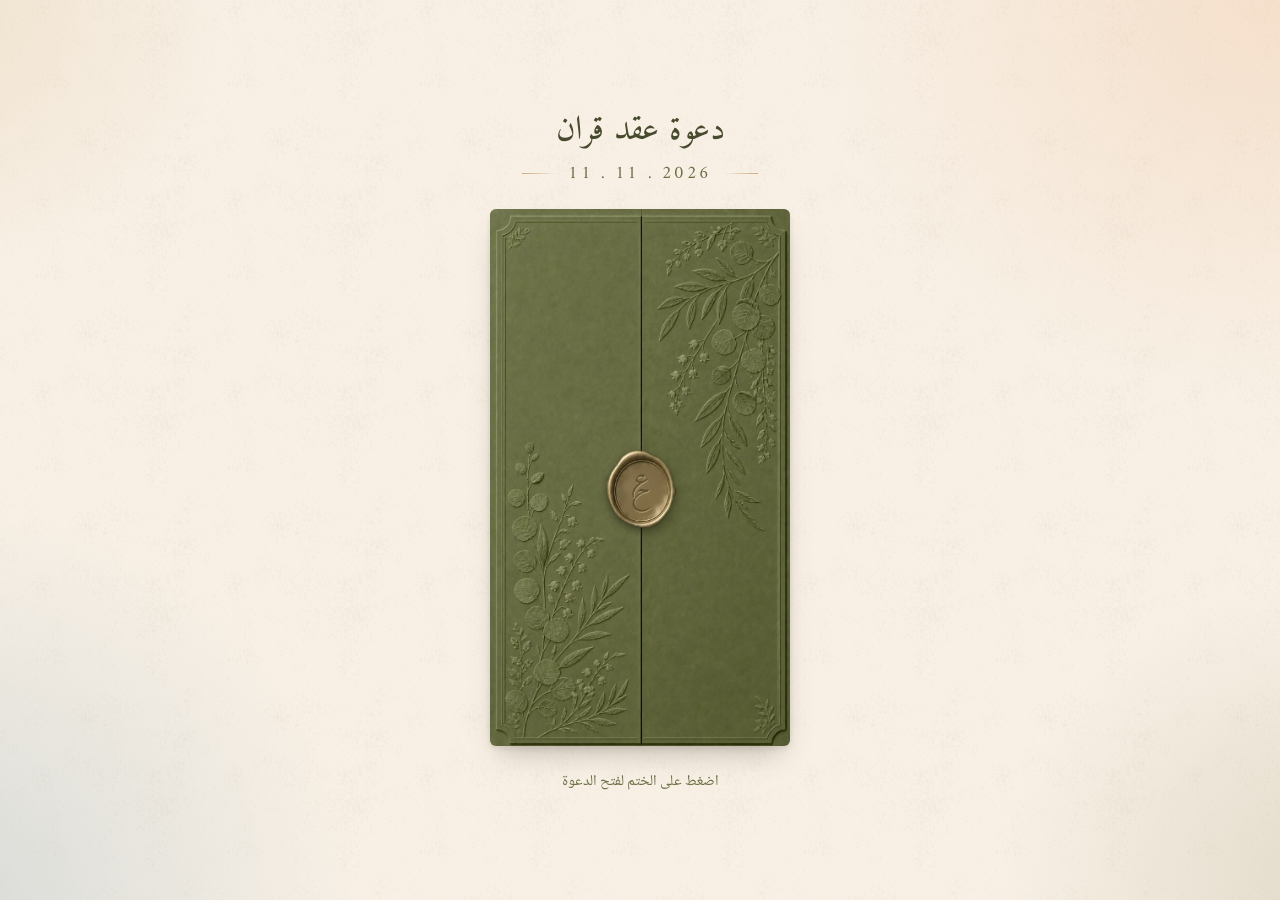
==== back/index.html @ 01961db1 "نشر: 40d44ae" ====
<!doctype html>
<html lang="ar" dir="rtl" class="no-js">
<head>
<meta charset="utf-8">
<meta name="viewport" content="width=device-width, initial-scale=1, viewport-fit=cover">
<script>document.documentElement.className='js';</script>
<title>دعوة عقد قران · 11 / 11 — عمر وحبيبة</title>
<meta name="description" content="حضوركم يسعدنا، ودعواتكم تتمّم فرحتنا">
<meta name="robots" content="noindex, nofollow">
<meta name="theme-color" content="#F8F0E5">
<meta name="color-scheme" content="light">
<meta name="format-detection" content="telephone=no, date=no, address=no">
<link rel="canonical" href="https://omarmostafa599-star.github.io/omar-habiba/back/">
<meta property="og:type" content="website">
<meta property="og:locale" content="ar_AR">
<meta property="og:title" content="دعوة عقد قران · 11 / 11 — عمر وحبيبة">
<meta property="og:description" content="حضوركم يسعدنا، ودعواتكم تتمّم فرحتنا">
<meta property="og:url" content="https://omarmostafa599-star.github.io/omar-habiba/back/">
<meta property="og:image" content="https://omarmostafa599-star.github.io/omar-habiba/assets/img/og-back.jpg">
<meta property="og:image:secure_url" content="https://omarmostafa599-star.github.io/omar-habiba/assets/img/og-back.jpg">
<meta property="og:image:type" content="image/jpeg">
<meta property="og:image:width" content="630">
<meta property="og:image:height" content="945">
<meta property="og:image:alt" content="دعوة عقد قران · 11 / 11 — عمر وحبيبة">
<meta name="twitter:card" content="summary_large_image">
<meta name="twitter:title" content="دعوة عقد قران · 11 / 11 — عمر وحبيبة">
<meta name="twitter:description" content="حضوركم يسعدنا، ودعواتكم تتمّم فرحتنا">
<meta name="twitter:image" content="https://omarmostafa599-star.github.io/omar-habiba/assets/img/og-back.jpg">
<link rel="icon" href="../assets/img/favicon.png" type="image/png">
<link rel="apple-touch-icon" href="../assets/img/apple-touch-icon.png">
<link rel="preload" href="../assets/fonts/amiri-arabic-400-normal.woff2" as="font" type="font/woff2" crossorigin>
<link rel="preload" href="../assets/fonts/noto-naskh-arabic-arabic-400-normal.woff2" as="font" type="font/woff2" crossorigin>
<link rel="preload" href="../assets/img/doors.jpg" as="image">
<link rel="preload" href="../assets/img/seal.png" as="image">
<link rel="preconnect" href="https://script.google.com">
<link rel="preconnect" href="https://script.googleusercontent.com">
<link rel="stylesheet" href="../assets/css/invite.css?v=965fd2bd">
<script id="invite-config" type="application/json">{"version":"back","startUTC":"2026-11-11T10:00:00Z","endpoint":"https://script.google.com/macros/s/AKfycbw6GUNqaHavDqoWGvOmAOWHUF2RmimxX9dyR_7RuGnIL_A34MukpZD5AmjN1ht7SNovVQ/exec","voiceMax":120,"videoMax":60,"videoMaxBytes":12582912,"t":{"gateHint":"اضغط على الختم لفتح الدعوة","gateHintOpening":"أهلًا بكم في فرحتنا","countdownTitle":"ونعدّ الأيام للقائكم","countdownDone":"بدأت فرحتنا","units":["يوم","ساعة","دقيقة","ثانية"],"rsvpThanksYes":"وصلنا تأكيدكم، وننتظركم بكل شوق","rsvpThanksNo":"وصلنا ردّكم، ودعواتكم تصلنا وإن بعدت المسافات","rsvpAlready":"سبق أن وصلنا ردّكم، شكرًا لكم","wishThanks":"وصلت مباركتكم، شكرًا من القلب","sendError":"تعذّر الإرسال، حاولوا مرة أخرى","nameRequired":"اكتبوا الاسم من فضلكم","wishRequired":"اكتبوا مباركة أو سجّلوها بصوتكم","sending":"جارٍ الإرسال…","voiceNoMic":"لم نتمكن من الوصول إلى الميكروفون. افتحوا الدعوة في المتصفح وحاولوا مجددًا، أو اكتفوا بالمباركة المكتوبة.","videoNoCam":"لم نتمكن من الوصول إلى الكاميرا. افتحوا الدعوة في المتصفح وحاولوا مجددًا، أو اكتفوا بالمباركة المكتوبة أو الصوتية.","videoLimit":"وصل الفيديو إلى الحد المسموح، وتوقف التسجيل","uploading":"جارٍ الرفع","mediaUnsupported":"هذا المتصفح لا يسمح بالتسجيل. افتحوا الدعوة في Safari أو Chrome، أو اكتفوا بالمباركة المكتوبة.","recEmpty":"لم يُحفظ التسجيل، حاولوا مرة أخرى","micDenied":"لم يُسمح بالوصول إلى الميكروفون. اضغطوا «سماح» عند السؤال، أو فعّلوه من إعدادات المتصفح. وإن كانت الدعوة مفتوحة داخل واتساب، افتحوها في Safari أو Chrome.","camDenied":"لم يُسمح بالوصول إلى الكاميرا والميكروفون. اضغطوا «سماح» عند السؤال، أو فعّلوهما من إعدادات المتصفح. وإن كانت الدعوة مفتوحة داخل واتساب، افتحوها في Safari أو Chrome."}}</script>
<script src="../assets/js/invite.js?v=b43c4737" defer></script>
</head>
<body>

<svg class="sprite" aria-hidden="true" focusable="false" xmlns="http://www.w3.org/2000/svg">
  <defs>
    <symbol id="i-heart" viewBox="0 0 24 22"><path d="M12 20.2C7.1 16.4 2.4 12.6 2.4 7.6 2.4 4.6 4.7 2.3 7.5 2.3c1.9 0 3.5 1 4.5 2.6 1-1.6 2.6-2.6 4.5-2.6 2.8 0 5.1 2.3 5.1 5.3 0 5-4.7 8.8-9.6 12.6z" fill="none" stroke="currentColor" stroke-width="1.2" stroke-linejoin="round"/></symbol>
    <symbol id="i-pin" viewBox="0 0 24 30"><path d="M12 28.2s-8.6-9.1-8.6-15.4a8.6 8.6 0 0 1 17.2 0c0 6.3-8.6 15.4-8.6 15.4z" fill="none" stroke="currentColor" stroke-width="1.15" stroke-linejoin="round"/><circle cx="12" cy="12.6" r="3.1" fill="none" stroke="currentColor" stroke-width="1.15"/></symbol>
    <symbol id="i-sprig" viewBox="0 0 64 26">
      <path d="M2 18c14-1 30-4 46-10 4-1.5 8-3.4 13-6" fill="none" stroke="currentColor" stroke-width="1" stroke-linecap="round"/>
      <g fill="currentColor" fill-opacity=".38" stroke="currentColor" stroke-width=".8" stroke-linejoin="round">
        <path d="M14 16.6c-.6-3.6 1.4-6.6 5.2-7.8.4 3.6-1.6 6.6-5.2 7.8z"/><path d="M14.8 17c2.8 2.3 6.5 2.6 9.7.6-2.6-2.6-6.6-2.7-9.7-.6z"/>
        <path d="M27 13.9c-.2-3.8 2-6.6 5.8-7.4.1 3.7-2.2 6.5-5.8 7.4z"/><path d="M27.9 14.2c3 2 6.6 2 9.6-.2-2.8-2.3-6.7-2.2-9.6.2z"/>
        <path d="M40 9.8c.1-3.6 2.5-6.1 6.2-6.6-.2 3.6-2.6 6.1-6.2 6.6z"/><path d="M41 10.1c2.9 1.6 6.3 1.4 9-.8-2.8-2-6.4-1.7-9 .8z"/>
        <path d="M53 5.2c1.4-2.6 3.8-3.8 6.8-3.5-1.3 2.5-3.8 3.8-6.8 3.5z"/>
      </g>
    </symbol>
    <symbol id="i-cal" viewBox="0 0 24 24"><g fill="none" stroke="currentColor" stroke-width="1.15" stroke-linecap="round"><rect x="3.5" y="5" width="17" height="15" rx="2.2"/><path d="M3.5 9.6h17M8 3v4M16 3v4"/></g></symbol>
    <symbol id="i-replay" viewBox="0 0 24 24"><path d="M4.5 12a7.5 7.5 0 1 0 2.3-5.4M4.3 3.8v3.6h3.6" fill="none" stroke="currentColor" stroke-width="1.15" stroke-linecap="round" stroke-linejoin="round"/></symbol>
    <symbol id="i-mic" viewBox="0 0 24 24"><g fill="none" stroke="currentColor" stroke-width="1.2" stroke-linecap="round"><rect x="9" y="3" width="6" height="11" rx="3"/><path d="M5.5 11a6.5 6.5 0 0 0 13 0M12 17.5V21M8.5 21h7"/></g></symbol>
    <symbol id="i-cam" viewBox="0 0 24 24"><g fill="none" stroke="currentColor" stroke-width="1.2" stroke-linejoin="round"><rect x="3" y="6.5" width="13" height="11" rx="2.2"/><path d="M16 10.5l5-3v9l-5-3z"/></g></symbol>
    <symbol id="i-play" viewBox="0 0 24 24"><path d="M8 5.5v13l10.5-6.5z" fill="currentColor"/></symbol>
    <symbol id="i-pause" viewBox="0 0 24 24"><path d="M7.5 5.5h3v13h-3zM13.5 5.5h3v13h-3z" fill="currentColor"/></symbol>
    <symbol id="i-lock" viewBox="0 0 24 24"><g fill="none" stroke="currentColor" stroke-width="1.15"><rect x="5" y="10.5" width="14" height="10" rx="2"/><path d="M8 10.5V8a4 4 0 0 1 8 0v2.5"/></g></symbol>
    <symbol id="i-check" viewBox="0 0 24 24"><path d="M5 12.5l4.5 4.5L19 7.5" fill="none" stroke="currentColor" stroke-width="1.4" stroke-linecap="round" stroke-linejoin="round"/></symbol>
  </defs>
</svg>

<div class="gate" id="gate">
  <div class="wash" aria-hidden="true">
    <span class="blob b1"></span><span class="blob b2"></span><span class="blob b3"></span><span class="blob b4"></span>
  </div>
  <div class="gate-inner">
    <header class="gate-head" id="gateHead">
      <p class="gate-title">دعوة عقد قران</p>
      <p class="gate-date"><span class="rule" aria-hidden="true"></span><span dir="ltr" class="ltr">11 . 11 . 2026</span><span class="rule" aria-hidden="true"></span></p>
    </header>
    <div class="gate-stage">
      <button type="button" class="env-btn" id="openBtn" aria-describedby="gateHint">
        <span class="sr">اضغط على الختم لفتح الدعوة</span>
        
<div class="env" id="env">
  <div class="env-inside" aria-hidden="true">
    <div class="env-card" id="envCard">
      <picture>
        <source type="image/webp" srcset="../assets/img/back.webp">
        <img src="../assets/img/back.png" width="1024" height="1536" alt="" decoding="async">
      </picture>
    </div>
  </div>
  <div class="door door-r" id="doorR" aria-hidden="true"><span class="door-face door-out"></span><span class="door-face door-in"></span></div>
  <div class="door door-l" id="doorL" aria-hidden="true"><span class="door-face door-out"></span><span class="door-face door-in"></span></div>
  <div class="seal" id="seal" aria-hidden="true">
    <img class="seal-img" src="../assets/img/seal.png" width="422" height="490" alt="" decoding="async">
    <span class="seal-mono"></span>
  </div>
</div>
      </button>
    </div>
    <p class="gate-hint" id="gateHint">اضغط على الختم لفتح الدعوة</p>
  </div>
</div>

<main class="invite" id="invite" tabindex="-1" aria-label="دعوة زفاف عمر وحبيبة">
  <div class="layout">
    <figure class="hero">
      <picture>
        <source type="image/webp" srcset="../assets/img/back.webp">
        <img src="../assets/img/back.png" width="1024" height="1536" alt="دعوة زفاف بألوان مائية: العروسان من الخلف يتأملان البحر وقت الغروب، وأعلاها آية «وَمِنْ آيَاتِهِ أَنْ خَلَقَ لَكُم مِّنْ أَنفُسِكُمْ أَزْوَاجًا لِّتَسْكُنُوا إِلَيْهَا وَجَعَلَ بَيْنَكُم مَّوَدَّةً وَرَحْمَةً»" decoding="async" fetchpriority="high">
      </picture>
    </figure>

    <div class="details">
      <section class="sec sec-intro reveal">
        <span class="mono" aria-hidden="true"></span>
        <h1 class="names">عمر <span class="waw">و</span>حبيبة</h1>
        <h2 class="welcome">بكل الفرح</h2>
        <p class="lead">يسعدنا أن تشاركونا لحظةً من أجمل لحظات العمر</p>
        <div class="divider" aria-hidden="true"><span class="line"></span><svg class="ico-heart"><use href="#i-heart"/></svg><span class="line"></span></div>
        <p class="intro-close">بداية حكايتنا</p>
      </section>

      <section class="sec sec-date reveal" aria-label="الموعد">
        <p class="day">الأربعاء</p>
        <p class="dm"><span dir="ltr" class="ltr">11 / 11</span></p>
        <p class="yr"><span dir="ltr" class="ltr">2026</span></p>
        <p class="time">الساعة 12 ظهرًا</p>
        <p class="tz">بتوقيت مصر</p>
        <p class="ceremony">ويُعقد القران بإذن الله بعد صلاة الظهر</p>
        <details class="cal">
          <summary><svg class="ico" aria-hidden="true"><use href="#i-cal"/></svg><span>أضف الموعد إلى التقويم</span></summary>
          <div class="cal-opts">
            <a class="cal-opt" href="../assets/calendar/wedding.ics">تقويم iPhone</a>
            <a class="cal-opt" href="https://calendar.google.com/calendar/render?action=TEMPLATE&amp;text=%D8%B9%D9%82%D8%AF+%D9%82%D8%B1%D8%A7%D9%86+%D8%B9%D9%85%D8%B1+%D9%88%D8%AD%D8%A8%D9%8A%D8%A8%D8%A9&amp;dates=20261111T100000Z%2F20261111T100000Z&amp;details=%D9%88%D9%8A%D9%8F%D8%B9%D9%82%D8%AF+%D8%A7%D9%84%D9%82%D8%B1%D8%A7%D9%86+%D8%A8%D8%A5%D8%B0%D9%86+%D8%A7%D9%84%D9%84%D9%87+%D8%A8%D8%B9%D8%AF+%D8%B5%D9%84%D8%A7%D8%A9+%D8%A7%D9%84%D8%B8%D9%87%D8%B1%0A%D8%AD%D8%B6%D9%88%D8%B1%D9%83%D9%85+%D9%8A%D8%B3%D8%B9%D8%AF%D9%86%D8%A7%D8%8C+%D9%88%D8%AF%D8%B9%D9%88%D8%A7%D8%AA%D9%83%D9%85+%D8%AA%D8%AA%D9%85%D9%91%D9%85+%D9%81%D8%B1%D8%AD%D8%AA%D9%86%D8%A7%0A%D9%85%D9%88%D9%82%D8%B9+%D8%A7%D9%84%D9%85%D8%B3%D8%AC%D8%AF%3A+https%3A%2F%2Fmaps.app.goo.gl%2FfnK5L8Yv1MMb4ncd7%3Fg_st%3Dic&amp;location=%D9%85%D8%B3%D8%AC%D8%AF+%D8%A7%D9%84%D9%86%D9%88%D8%B1+%D8%A7%D9%84%D9%85%D9%83%D9%8A%D8%8C+%D8%AF%D9%85%D9%86%D9%87%D9%88%D8%B1%D8%8C+%D9%85%D8%B5%D8%B1" target="_blank" rel="noopener">تقويم Google</a>
          </div>
        </details>
      </section>

      <section class="sec sec-count reveal" aria-labelledby="countTitle">
        <h2 class="count-title" id="countTitle">ونعدّ الأيام للقائكم</h2>
        <div class="count" role="timer">
          <div class="unit">
            <span class="num" data-u="d" aria-hidden="true"><span class="d">0</span><span class="d">0</span></span>
            <span class="sr" data-sr="d"></span>
            <span class="lbl">يوم</span>
          </div>
          <div class="unit">
            <span class="num" data-u="h" aria-hidden="true"><span class="d">0</span><span class="d">0</span></span>
            <span class="sr" data-sr="h"></span>
            <span class="lbl">ساعة</span>
          </div>
          <div class="unit">
            <span class="num" data-u="m" aria-hidden="true"><span class="d">0</span><span class="d">0</span></span>
            <span class="sr" data-sr="m"></span>
            <span class="lbl">دقيقة</span>
          </div>
          <div class="unit">
            <span class="num" data-u="s" aria-hidden="true"><span class="d">0</span><span class="d">0</span></span>
            <span class="sr" data-sr="s"></span>
            <span class="lbl">ثانية</span>
          </div>
        </div>
      </section>

      <section class="sec sec-venue reveal" aria-label="المكان">
        <h2 class="venue">مسجد النور المكي</h2>
        <p class="city">مدينة دمنهور</p>
        <figure class="mosque">
          <picture>
            <source type="image/webp" srcset="../assets/img/mosque.webp">
            <img src="../assets/img/mosque.jpg" width="1200" height="897" alt="رسمة بالألوان المائية لمسجد بقبة ومئذنة بين أشجار النخيل وقت الغروب" loading="lazy" decoding="async">
          </picture>
        </figure>
        <a class="medal" href="https://maps.app.goo.gl/fnK5L8Yv1MMb4ncd7?g_st=ic" target="_blank" rel="noopener">
          <svg class="sprig sprig-r" aria-hidden="true"><use href="#i-sprig"/></svg>
          <span class="medal-body">
            <svg class="pin" aria-hidden="true"><use href="#i-pin"/></svg>
            <span class="medal-main">موقع المسجد</span>
            <span class="medal-sub">نلتقي هنا</span>
          </span>
          <svg class="sprig sprig-l" aria-hidden="true"><use href="#i-sprig"/></svg>
        </a>
      </section>

      <section class="sec sec-rsvp reveal" id="rsvp" aria-labelledby="rsvpTitle" data-state="form">
        <h2 class="h-sec" id="rsvpTitle">تأكيد الحضور</h2>
        <p class="lead">يسعدنا أن نعرف إن كنتم ستكونون معنا</p>
        <form class="card-form" id="rsvpForm" novalidate>
          <label class="field">
            <span class="field-label">الاسم</span>
            <input type="text" name="name" id="rsvpName" maxlength="80" autocomplete="name" enterkeyhint="done" required>
          </label>
          <div class="choice">
            <button type="button" class="btn btn-primary" data-attending="yes">سأحضر بإذن الله</button>
            <button type="button" class="btn btn-ghost" data-attending="no">أعتذر عن الحضور</button>
          </div>
          <p class="form-msg" id="rsvpMsg" role="status" aria-live="polite"></p>
        </form>
        <div class="done" id="rsvpDone" hidden>
          <span class="done-ico" aria-hidden="true"><svg><use href="#i-check"/></svg></span>
          <p class="done-text" id="rsvpDoneText" role="status" aria-live="polite"></p>
          <button type="button" class="link-btn" id="rsvpAnother">تأكيد حضور شخص آخر</button>
        </div>
      </section>

      <section class="sec sec-wish reveal" id="wish" aria-labelledby="wishTitle">
        <p class="dua">بارك الله لكما، وبارك عليكما، وجمع بينكما في خير</p>
        <div class="divider small" aria-hidden="true"><span class="line"></span><svg class="ico-heart"><use href="#i-heart"/></svg><span class="line"></span></div>
        <h2 class="h-sec" id="wishTitle">اكتبوا لنا مباركتكم</h2>
        <p class="lead">كلماتكم ستبقى معنا ذكرى نعود إليها</p>
        <form class="card-form" id="wishForm" novalidate>
          <label class="field">
            <span class="field-label">الاسم</span>
            <input type="text" name="name" id="wishName" maxlength="80" autocomplete="name" required>
          </label>
          <label class="field">
            <span class="sr">اكتبوا كلماتكم هنا…</span>
            <textarea name="message" id="wishMessage" rows="4" maxlength="1500" placeholder="اكتبوا كلماتكم هنا…"></textarea>
          </label>
          <div class="media">
            <p class="media-title">أو سجّلوا لنا تهنئة</p>
            <div class="media-toggles">
              <button type="button" class="btn btn-voice media-toggle" id="tglVoice" aria-expanded="false" aria-controls="voice"><svg aria-hidden="true"><use href="#i-mic"/></svg><span>بصوتكم</span><svg class="has-clip" aria-hidden="true"><use href="#i-check"/></svg></button>
              <button type="button" class="btn btn-voice media-toggle" id="tglVideo" aria-expanded="false" aria-controls="video"><svg aria-hidden="true"><use href="#i-cam"/></svg><span>بالفيديو</span><svg class="has-clip" aria-hidden="true"><use href="#i-check"/></svg></button>
            </div>
          <div class="voice" id="voice" data-state="idle" hidden>
            <p class="voice-title">أو سجّلوا لنا مباركة بصوتكم</p>
            <div class="voice-row v-idle">
              <button type="button" class="btn btn-voice" id="recStart"><svg aria-hidden="true"><use href="#i-mic"/></svg><span>ابدأ التسجيل</span></button>
            </div>
            <div class="voice-row v-rec">
              <span class="rec-dot" aria-hidden="true"></span>
              <span class="rec-label">جارٍ التسجيل</span>
              <span class="rec-time ltr" dir="ltr" id="recTime">0:00 / 2:00</span>
              <button type="button" class="btn btn-small" id="recStop">إيقاف</button>
            </div>
            <div class="voice-row v-ready">
              <button type="button" class="btn btn-small btn-play" id="recPlay" aria-pressed="false"><svg class="ic-play" aria-hidden="true"><use href="#i-play"/></svg><svg class="ic-pause" aria-hidden="true"><use href="#i-pause"/></svg><span>استمع</span><span class="ltr play-len" dir="ltr" id="recLen"></span></button>
              <button type="button" class="link-btn" id="recRedo">أعد التسجيل</button>
              <button type="button" class="link-btn" id="recDel">احذف</button>
              <audio id="recAudio" preload="metadata"></audio>
            </div>
            <p class="voice-note" id="voiceNote" role="status" aria-live="polite"></p>
          </div>
          <div class="voice video" id="video" data-state="idle" hidden>
            <p class="voice-title">أو سجّلوا لنا تهنئة بالفيديو</p>
            <div class="voice-row v-idle">
              <button type="button" class="btn btn-voice" id="vidStart"><svg aria-hidden="true"><use href="#i-cam"/></svg><span>ابدأ تسجيل الفيديو</span></button>
            </div>
            <div class="vid-frame v-rec v-ready">
              <video id="vidLive" playsinline muted autoplay></video>
              <video id="vidPlay" playsinline preload="metadata"></video>
            </div>
            <div class="voice-row v-rec">
              <span class="rec-dot" aria-hidden="true"></span>
              <span class="rec-label">جارٍ التسجيل</span>
              <span class="rec-time ltr" dir="ltr" id="vidTime">0:00 / 1:00</span>
              <button type="button" class="btn btn-small" id="vidStop">إيقاف</button>
            </div>
            <div class="voice-row v-ready">
              <button type="button" class="btn btn-small btn-play" id="vidPlayBtn" aria-pressed="false"><svg class="ic-play" aria-hidden="true"><use href="#i-play"/></svg><svg class="ic-pause" aria-hidden="true"><use href="#i-pause"/></svg><span>استمع</span><span class="ltr play-len" dir="ltr" id="vidLen"></span></button>
              <button type="button" class="link-btn" id="vidRedo">أعد التسجيل</button>
              <button type="button" class="link-btn" id="vidDel">احذف</button>
            </div>
            <p class="voice-note" id="videoNote" role="status" aria-live="polite"></p>
          </div>
          </div>
          <p class="privacy"><svg aria-hidden="true"><use href="#i-lock"/></svg><span>المباركات والتسجيلات والفيديوهات تصلنا نحن فقط</span></p>
          <button type="submit" class="btn btn-primary btn-wide" id="wishSend"><span id="wishSendLabel">أرسل المباركة</span></button>
          <p class="form-msg" id="wishMsg" role="status" aria-live="polite"></p>
        </form>
        <div class="done" id="wishDone" hidden>
          <span class="done-ico" aria-hidden="true"><svg><use href="#i-heart"/></svg></span>
          <p class="done-text" role="status" aria-live="polite">وصلت مباركتكم، شكرًا من القلب</p>
          <button type="button" class="link-btn" id="wishAnother">إرسال مباركة أخرى</button>
        </div>
      </section>
      <section class="sec sec-close reveal">
        <p class="closing">حضوركم يسعدنا، ودعواتكم تتمّم فرحتنا</p>
        <svg class="ico-heart" aria-hidden="true"><use href="#i-heart"/></svg>
        <button type="button" class="replay" id="replayBtn"><svg class="ico" aria-hidden="true"><use href="#i-replay"/></svg><span>إعادة فتح الدعوة</span></button>
      </section>
    </div>
  </div>
</main>
</body>
</html>
---- assets/css/invite.css ----
/* ============ دعوة زفاف عمر وحبيبة ============ */

/* ---------- الخطوط (محلية، رخصة OFL) ---------- */
@font-face { font-family: 'Amiri'; font-style: normal; font-weight: 400; font-display: swap;
  src: url(../fonts/amiri-arabic-400-normal.woff2) format('woff2');
  unicode-range: U+0600-06FF, U+0750-077F, U+0870-08FF, U+200C-200E, U+2010-2011, U+204F, U+2E41, U+FB50-FDFF, U+FE70-FEFC; }
@font-face { font-family: 'Amiri'; font-style: normal; font-weight: 400; font-display: swap;
  src: url(../fonts/amiri-latin-400-normal.woff2) format('woff2');
  unicode-range: U+0000-00FF, U+0131, U+0152-0153, U+02BB-02BC, U+02C6, U+02DA, U+02DC, U+2000-206F, U+2212, U+2215; }
@font-face { font-family: 'Amiri'; font-style: normal; font-weight: 700; font-display: swap;
  src: url(../fonts/amiri-arabic-700-normal.woff2) format('woff2');
  unicode-range: U+0600-06FF, U+0750-077F, U+0870-08FF, U+200C-200E, U+FB50-FDFF, U+FE70-FEFC; }
@font-face { font-family: 'Noto Naskh Arabic'; font-style: normal; font-weight: 400; font-display: swap;
  src: url(../fonts/noto-naskh-arabic-arabic-400-normal.woff2) format('woff2');
  unicode-range: U+0600-06FF, U+0750-077F, U+0870-08FF, U+200C-200E, U+2010-2011, U+204F, U+2E41, U+FB50-FDFF, U+FE70-FEFC; }
@font-face { font-family: 'Noto Naskh Arabic'; font-style: normal; font-weight: 400; font-display: swap;
  src: url(../fonts/noto-naskh-arabic-latin-400-normal.woff2) format('woff2');
  unicode-range: U+0000-00FF, U+0131, U+0152-0153, U+02BB-02BC, U+02C6, U+02DA, U+02DC, U+2000-206F, U+2212, U+2215; }
@font-face { font-family: 'Noto Naskh Arabic'; font-style: normal; font-weight: 500; font-display: swap;
  src: url(../fonts/noto-naskh-arabic-arabic-500-normal.woff2) format('woff2');
  unicode-range: U+0600-06FF, U+0750-077F, U+0870-08FF, U+200C-200E, U+FB50-FDFF, U+FE70-FEFC; }
@font-face { font-family: 'Noto Naskh Arabic'; font-style: normal; font-weight: 500; font-display: swap;
  src: url(../fonts/noto-naskh-arabic-latin-500-normal.woff2) format('woff2');
  unicode-range: U+0000-00FF, U+2000-206F; }

/* ---------- الهوية: زيتي بلون بدلة العريس + ذهبي مطفأ للزخارف ---------- */
:root {
  --paper: #F8F0E5;
  --paper-hi: #FCF8F1;
  --ink: #474A2C;            /* زيتي غامق للنصوص */
  --ink-soft: #6B6F45;       /* زيتي مصفر للنصوص الثانوية */
  --olive: #6B6F45;
  --olive-tint: rgba(107, 111, 69, .12);
  --gold: #BD945C;
  --gold-deep: #9A7745;
  --gold-light: #E7D3A6;
  --sand: #CDBB9F;
  --sand-soft: rgba(205, 187, 159, .55);
  --danger: #9A4B3B;
  --shadow: 0 1px 2px rgba(74, 73, 54, .08), 0 6px 18px -8px rgba(74, 73, 54, .2);
  --f-title: 'Amiri', 'Noto Naskh Arabic', serif;
  --f-body: 'Noto Naskh Arabic', 'Amiri', serif;
  --safe-t: env(safe-area-inset-top, 0px);
  --safe-b: env(safe-area-inset-bottom, 0px);
  --safe-l: env(safe-area-inset-left, 0px);
  --safe-r: env(safe-area-inset-right, 0px);
  color-scheme: light;
}

*, *::before, *::after { box-sizing: border-box; }
html { -webkit-text-size-adjust: 100%; text-size-adjust: 100%; }
html, body { margin: 0; padding: 0; }
body {
  min-height: 100vh;
  background-color: var(--paper);
  background-image: url(../img/paper.png);
  background-size: 192px 192px;
  color: var(--ink);
  font-family: var(--f-body);
  font-size: 17px;
  line-height: 1.9;
  overflow-x: hidden;
  -webkit-font-smoothing: antialiased;
  -webkit-tap-highlight-color: transparent;
}
p, h1, h2 { margin: 0; font-weight: 400; }
img { max-width: 100%; height: auto; display: block; }
button, input, textarea { font: inherit; color: inherit; }
.ltr { direction: ltr; unicode-bidi: isolate; display: inline-block; }
.sr {
  position: absolute !important; width: 1px; height: 1px; padding: 0; margin: -1px;
  overflow: hidden; clip: rect(0 0 0 0); clip-path: inset(50%); white-space: nowrap; border: 0;
}
.sprite { position: absolute; width: 0; height: 0; overflow: hidden; }
[hidden] { display: none !important; }

:focus { outline: none; }
:focus-visible { outline: 2px solid var(--gold); outline-offset: 4px; border-radius: 6px; }

/* ---------- الحالات ---------- */
.no-js .gate, .no-js .replay, .no-js .sec-rsvp, .no-js .sec-wish { display: none; }
.js .invite { display: none; }
.js.show-invite .invite { display: block; }
.js:not(.gate-done) body { overflow: hidden; }
.js.gate-done .gate { display: none; }

/* ================= شاشة الظرف ================= */
.gate {
  position: fixed; inset: 0; z-index: 50;
  background-color: var(--paper);
  background-image: url(../img/paper.png);
  background-size: 192px 192px;
  overflow: hidden;
  overscroll-behavior: none;
  touch-action: manipulation;
}
.wash { position: absolute; inset: -10%; pointer-events: none; }
.blob { position: absolute; border-radius: 50%; animation: drift 26s ease-in-out infinite alternate; }
.b1 { width: 70vmax; height: 60vmax; top: -22vmax; right: -24vmax;
  background: radial-gradient(closest-side, rgba(240, 196, 160, .36), rgba(240, 196, 160, 0)); }
.b2 { width: 64vmax; height: 64vmax; bottom: -26vmax; left: -26vmax;
  background: radial-gradient(closest-side, rgba(150, 176, 190, .32), rgba(150, 176, 190, 0)); animation-delay: -9s; }
.b3 { width: 52vmax; height: 48vmax; bottom: -16vmax; right: -20vmax;
  background: radial-gradient(closest-side, rgba(150, 146, 110, .22), rgba(150, 146, 110, 0)); animation-delay: -4s; }
.b4 { width: 46vmax; height: 40vmax; top: -12vmax; left: -18vmax;
  background: radial-gradient(closest-side, rgba(222, 196, 156, .30), rgba(222, 196, 156, 0)); animation-delay: -15s; }
@keyframes drift {
  from { transform: translate3d(0, 0, 0) scale(1); }
  to   { transform: translate3d(1.6vmax, 1.2vmax, 0) scale(1.04); }
}

.gate-inner {
  position: relative; height: 100%;
  display: flex; flex-direction: column; align-items: center; justify-content: center;
  gap: clamp(10px, 2.6svh, 28px);
  padding: calc(var(--safe-t) + 16px) calc(var(--safe-r) + 16px) calc(var(--safe-b) + 16px) calc(var(--safe-l) + 16px);
  text-align: center;
}
.gate-head { display: grid; gap: 2px; justify-items: center; }
.gate-title { font-family: var(--f-title); font-size: clamp(25px, 7.4vw, 34px); line-height: 1.6; color: var(--ink); }
.gate-date {
  display: flex; align-items: center; gap: 12px;
  font-family: var(--f-title); font-size: clamp(15px, 4.3vw, 18px);
  letter-spacing: .14em; color: var(--ink-soft); line-height: 1.5;
}
.gate-date .rule { width: 34px; height: 1px; background: linear-gradient(90deg, transparent, var(--gold)); opacity: .75; }
.gate-date .rule:last-child { background: linear-gradient(90deg, var(--gold), transparent); }

.gate-stage { display: grid; place-items: center; width: 100%; }

.env-btn {
  appearance: none; -webkit-appearance: none;
  background: none; border: 0; padding: 0; margin: 0; cursor: pointer;
  border-radius: 10px;
  /* الظرف بنسبة 9:16، يتسع لما يتبقى من الارتفاع المرئي بعد العنوان والإرشاد */
  width: clamp(150px, calc((100vh - 200px) * .5625), min(72vw, 300px));
  width: clamp(150px, calc((100svh - 200px) * .5625), min(72vw, 300px));
}
.env-btn[aria-disabled="true"] { cursor: default; }
.env-btn:focus-visible { outline-offset: 10px; border-radius: 12px; }

.env {
  position: relative; width: 100%;
  aspect-ratio: 720 / 1285;
  perspective: 1600px; -webkit-perspective: 1600px;
  container-type: inline-size;
}
@supports not (aspect-ratio: 1) { .env { height: 0; padding-bottom: 178.5%; } }
.env > * { position: absolute; }

/* داخل الظرف: بطانة عاجية + بطاقة الدعوة */
.env-inside {
  inset: 0; z-index: 1;
  border-radius: 6px;
  background: url(../img/liner.jpg) center / 100% 100% no-repeat, #ECE3D0;
  box-shadow:
    inset 0 0 0 1px rgba(189, 148, 92, .55),
    inset 0 0 0 5px rgba(236, 227, 208, .0),
    inset 0 0 0 6px rgba(189, 148, 92, .35),
    inset 0 10px 24px -12px rgba(74, 69, 56, .45),
    0 16px 26px -10px rgba(74, 69, 56, .35), 0 3px 6px rgba(74, 69, 56, .12);
}
.env-card {
  position: absolute; z-index: 2;
  left: 9%; right: 9%; top: 50%;
  margin-top: -60%;              /* توسيط رأسي: نصف ارتفاع البطاقة كنسبة من عرض الظرف */
  padding: 3.6%;
  background: var(--paper-hi);
  border-radius: 3px;
  box-shadow: 0 0 0 1px rgba(189, 148, 92, .3), 0 10px 22px -10px rgba(74, 73, 54, .45);
  will-change: transform;
  transform-origin: 50% 60%;
}
.env-card::after { content: ""; position: absolute; inset: 2.2%; border: 1px solid rgba(189, 148, 92, .45); border-radius: 2px; pointer-events: none; }
.env-card img { width: 100%; height: auto; aspect-ratio: 1024 / 1536; }

/* الضلفتان */
.door {
  z-index: 3; top: 0; bottom: 0; width: 50%;
  transform-style: preserve-3d; -webkit-transform-style: preserve-3d;
  will-change: transform;
}
.door-r { right: 0; transform-origin: 100% 50%; }
.door-l { left: 0;  transform-origin: 0 50%; }
/* تداخل بسيط في المنتصف حتى لا يظهر أي فراغ بين الضلفتين وهما مقفولتين */
.door { width: calc(50% + 2px); top: -1px; bottom: -1px; }
.door-face {
  position: absolute; inset: 0;
  backface-visibility: hidden; -webkit-backface-visibility: hidden;
}
.door-out {
  background-image: url(../img/doors.jpg);
  background-size: 200% 100%;
  background-repeat: no-repeat;
}
.door-l .door-out { background-position: 0 0; border-radius: 6px 0 0 6px; box-shadow: inset -1px 0 0 rgba(0, 0, 0, .18); }
.door-r .door-out { background-position: 100% 0; border-radius: 0 6px 6px 0; box-shadow: inset 1px 0 0 rgba(255, 255, 255, .06); }
.door-in {
  transform: rotateY(180deg); -webkit-transform: rotateY(180deg);
  background:
    linear-gradient(90deg, rgba(74, 69, 56, .10), rgba(74, 69, 56, 0) 45%),
    url(../img/liner.jpg) 0 0 / 200% 100% no-repeat, #ECE3D0;
  box-shadow: inset 0 0 0 1px rgba(189, 148, 92, .6), inset 0 0 0 5px #ECE3D0, inset 0 0 0 6px rgba(189, 148, 92, .45);
}
.door-l .door-in { border-radius: 0 6px 6px 0; background-position: 0 0, 100% 0, 0 0; }
.door-r .door-in { border-radius: 6px 0 0 6px; background-position: 0 0, 0 0, 0 0; }
.door.is-open { z-index: 0; }

/* الختم: من الصورة المرجعية نفسها، في منتصف الظرف تمامًا، والحرفان محفوران عليه */
.seal {
  z-index: 5;
  width: 23.6%;
  left: 38.2%;                    /* 50% − نصف العرض */
  top: 44.5%;                     /* مركز الختم عند 51.2% من الارتفاع كما في المرجع */
  aspect-ratio: 422 / 490;
  filter: drop-shadow(0 4px 4px rgba(30, 26, 14, .42)) drop-shadow(0 1px 1.5px rgba(30, 26, 14, .35));
  will-change: transform, opacity;
}
@supports not (aspect-ratio: 1) { .seal { height: 0; padding-bottom: 27.4%; } }
.seal-img { position: absolute; inset: 0; width: 100%; height: 100%; }
.seal-mono { position: absolute; left: 38.7%; top: 31.5%; width: 28%; height: 46%; }
.seal-mono::before, .seal-mono::after {
  content: ""; position: absolute; inset: 0;
  -webkit-mask: url(../img/monogram.png) center / contain no-repeat;
  mask: url(../img/monogram.png) center / contain no-repeat;
}
.seal-mono::before { background: #D9C79C; opacity: .55; transform: translate(.6px, 1px); }
.seal-mono::after { background: #5A4C2C; opacity: .92; }

.gate-hint { min-height: 1.8em; font-size: 15px; line-height: 1.8; color: var(--ink-soft); }

/* ================= الدعوة ================= */
.invite { outline: none; }
.layout {
  max-width: 560px; margin: 0 auto;
  padding: calc(var(--safe-t) + 14px) calc(var(--safe-r) + 14px) calc(var(--safe-b) + 40px) calc(var(--safe-l) + 14px);
}
.hero { margin: 0; }
.hero img { width: 100%; height: auto; aspect-ratio: 1024 / 1536; margin: 0 auto; }

.details { text-align: center; }
.sec { padding: 40px 6px; position: relative; }
.sec + .sec::before {
  content: ""; position: absolute; top: 0; left: 50%;
  width: 54px; height: 1px; margin-left: -27px; background: var(--sand-soft);
}

/* ظهور الأقسام: شفافية فقط — بلا تحريك للنصوص */
.js .reveal { opacity: 0; transition: opacity 1s ease; }
.js .reveal.is-in { opacity: 1; }

/* -- المقدمة -- */
.sec-intro { padding-top: 26px; }
.mono {
  display: block; width: 39px; height: 74px; margin: 0 auto 12px; transform-origin: 50% 60%;
  background: var(--ink);
  -webkit-mask: url(../img/monogram.png) center / contain no-repeat;
  mask: url(../img/monogram.png) center / contain no-repeat;
}
.js .reveal .mono { opacity: 0; transform: rotate(-7deg); transition: opacity 1.2s ease, transform 1.6s cubic-bezier(.2, .7, .2, 1); }
.js .reveal.is-in .mono { opacity: 1; transform: none; }
.names {
  font-family: var(--f-title);
  font-size: clamp(46px, 14vw, 66px); line-height: 1.55;
  color: var(--ink); margin: 0 0 14px; padding: 0 4px;
}
.names .waw { font-size: .7em; color: var(--ink-soft); margin: 0 0 0 .03em; display: inline-block; }
.welcome { font-family: var(--f-title); font-size: clamp(26px, 7.4vw, 31px); line-height: 1.7; color: var(--ink); margin-bottom: 4px; }
.lead { font-size: 17.5px; line-height: 2; color: var(--ink-soft); }
.intro-close { font-family: var(--f-title); font-size: clamp(22px, 6.2vw, 26px); line-height: 1.8; color: var(--ink); margin-top: 14px; }

.divider { display: flex; align-items: center; justify-content: center; gap: 12px; margin-top: 26px; color: var(--gold); }
.divider.small { margin: 14px 0 22px; }
.divider .line { width: 64px; height: 1px; background: var(--sand); transform-origin: right center; }
.divider .line:last-child { transform-origin: left center; }
.divider.small .line { width: 40px; }
.js .reveal .divider .line { transform: scaleX(0); transition: transform 1.4s cubic-bezier(.3, .7, .2, 1) .25s; }
.js .reveal.is-in .divider .line { transform: scaleX(1); }
.ico-heart { width: 15px; height: 14px; color: var(--gold); display: inline-block; vertical-align: middle; }

/* -- الموعد -- */
.day { font-family: var(--f-title); font-size: 25px; line-height: 1.6; color: var(--ink); }
.dm { font-family: var(--f-title); font-size: clamp(52px, 15vw, 64px); line-height: 1.25; color: var(--ink); letter-spacing: .04em; margin: 6px 0 2px; }
.yr { font-family: var(--f-title); font-size: 22px; line-height: 1.5; letter-spacing: .32em; color: var(--ink-soft); margin-bottom: 14px; }
.yr .ltr { padding-left: .32em; }
.time { font-size: 19px; line-height: 1.8; color: var(--ink); }
.tz { font-size: 15.5px; line-height: 1.8; color: var(--ink-soft); }
.ceremony {
  display: inline-block; margin-top: 14px; padding: 6px 18px;
  font-family: var(--f-title); font-size: 18.5px; line-height: 1.8; color: var(--ink);
  border-top: 1px solid var(--sand-soft); border-bottom: 1px solid var(--sand-soft);
}

.cal { margin: 22px auto 0; max-width: 300px; }
.cal summary {
  list-style: none; display: inline-flex; align-items: center; gap: 8px;
  min-height: 44px; padding: 6px 18px; border-radius: 999px;
  border: 1px solid var(--sand-soft); background: rgba(252, 248, 241, .6);
  color: var(--ink); font-size: 15.5px; line-height: 1.6; cursor: pointer;
  -webkit-user-select: none; user-select: none;
  transition: border-color .3s ease, background-color .3s ease;
}
.cal summary::-webkit-details-marker { display: none; }
.cal summary::marker { content: ""; }
.cal summary .ico { width: 17px; height: 17px; color: var(--gold-deep); flex: none; }
.cal[open] summary { border-color: var(--gold); background: var(--paper-hi); }
.cal-opts { display: grid; gap: 8px; margin-top: 12px; }
.cal[open] .cal-opts { animation: fadein .5s ease; }
@keyframes fadein { from { opacity: 0; } to { opacity: 1; } }
.cal-opt {
  display: block; min-height: 44px; padding: 9px 14px; border-radius: 12px;
  background: var(--paper-hi); border: 1px solid rgba(205, 187, 159, .45);
  color: var(--ink); text-decoration: none; font-size: 15px; line-height: 1.7;
  transition: border-color .3s ease;
}

/* -- العد التنازلي -- */
.count-title { font-family: var(--f-title); font-size: clamp(24px, 6.8vw, 29px); line-height: 1.7; color: var(--ink); margin-bottom: 18px; }
.count { display: grid; grid-template-columns: repeat(4, minmax(0, 1fr)); gap: clamp(6px, 2.4vw, 14px); max-width: 400px; margin: 0 auto; }
.unit {
  display: grid; justify-items: center; gap: 2px; padding: 12px 2px 8px;
  background: rgba(252, 248, 241, .72); border: 1px solid rgba(205, 187, 159, .5);
  border-radius: 14px; box-shadow: var(--shadow); position: relative;
}
.unit::before { content: ""; position: absolute; inset: 3px; border-radius: 11px; border: 1px solid rgba(189, 148, 92, .18); pointer-events: none; }
.num {
  display: flex; direction: ltr; justify-content: center;
  font-family: var(--f-title); font-size: clamp(27px, 8.2vw, 36px); line-height: 1.25;
  color: var(--ink); font-variant-numeric: tabular-nums lining-nums;
}
.num .d { display: inline-block; width: .62em; text-align: center; }
.lbl { font-size: 14px; line-height: 1.6; color: var(--ink-soft); }

/* -- المكان -- */
.venue { font-family: var(--f-title); font-size: clamp(27px, 7.8vw, 33px); line-height: 1.7; color: var(--ink); }
.city { font-size: 17px; line-height: 1.8; color: var(--ink-soft); }
.mosque { margin: 14px -6px 18px; }
.mosque img {
  width: 100%; height: auto; aspect-ratio: 1456 / 1088;
  -webkit-mask-image: radial-gradient(ellipse 72% 70% at 50% 50%, #000 62%, transparent 100%);
  mask-image: radial-gradient(ellipse 72% 70% at 50% 50%, #000 62%, transparent 100%);
}

.medal {
  position: relative; display: inline-flex; align-items: center; justify-content: center;
  width: min(290px, 100%); min-height: 128px; padding: 0 60px;
  color: var(--ink); text-decoration: none; border-radius: 50%;
  background: radial-gradient(ellipse at 50% 40%, rgba(255, 255, 255, .55), rgba(255, 255, 255, 0) 70%), var(--paper-hi);
  border: 1px solid var(--gold);
  box-shadow: inset 0 0 0 4px var(--paper-hi), inset 0 0 0 5px rgba(189, 148, 92, .75), 0 2px 4px rgba(74, 73, 54, .06), 0 10px 22px -14px rgba(74, 73, 54, .35);
}
.medal::after { content: ""; position: absolute; inset: 0; border-radius: 50%; background: url(../img/paper.png); background-size: 140px; opacity: .55; pointer-events: none; }
.medal-body { display: grid; justify-items: center; position: relative; z-index: 1; }
.pin { width: 17px; height: 21px; color: var(--gold-deep); margin-bottom: 2px; transition: transform .5s ease; }
.medal-main { font-family: var(--f-title); font-size: 22px; line-height: 1.5; color: var(--ink); }
.medal-sub { font-size: 13.5px; line-height: 1.6; color: var(--ink-soft); }
.sprig { position: absolute; top: 50%; width: 48px; height: 20px; margin-top: -10px; color: var(--gold); opacity: .85; transition: transform .6s ease; z-index: 1; }
.sprig-r { right: 10px; transform: scaleX(-1); }
.sprig-l { left: 10px; }
@media (hover: hover) and (pointer: fine) {
  .medal:hover .pin { transform: translateY(-2px); }
  .medal:hover .sprig-r { transform: scaleX(-1) rotate(-5deg); }
  .medal:hover .sprig-l { transform: rotate(-5deg); }
  .cal summary:hover, .cal-opt:hover { border-color: var(--gold); }
}
.medal:focus-visible { outline-offset: 6px; border-radius: 50%; }

/* -- النماذج: تأكيد الحضور والمباركات -- */
.h-sec { font-family: var(--f-title); font-size: clamp(25px, 7vw, 30px); line-height: 1.7; color: var(--ink); }
.sec-rsvp .lead, .sec-wish .lead { margin-bottom: 18px; font-size: 16.5px; }
.card-form {
  display: grid; gap: 14px; text-align: right;
  max-width: 420px; margin: 0 auto; padding: 20px 18px;
  background: rgba(252, 248, 241, .78);
  border: 1px solid rgba(205, 187, 159, .55); border-radius: 18px;
  box-shadow: var(--shadow);
  position: relative;
}
.card-form::before { content: ""; position: absolute; inset: 4px; border-radius: 14px; border: 1px solid rgba(189, 148, 92, .16); pointer-events: none; }
.field { display: grid; gap: 4px; position: relative; z-index: 1; }
.field-label { font-size: 14.5px; line-height: 1.6; color: var(--ink-soft); }
.field input, .field textarea {
  width: 100%; min-height: 48px; padding: 10px 14px;
  font-size: 17px; line-height: 1.7;                 /* 16px+ يمنع تكبير iPhone عند الكتابة */
  background: #FFFDF8; color: var(--ink);
  border: 1px solid rgba(108, 102, 83, .35); border-radius: 12px;
  -webkit-appearance: none; appearance: none;
  transition: border-color .25s ease, box-shadow .25s ease;
}
.field textarea { min-height: 116px; resize: vertical; }
.field input::placeholder, .field textarea::placeholder { color: rgba(102, 98, 77, .6); }
.field input:focus, .field textarea:focus { border-color: var(--olive); box-shadow: 0 0 0 3px var(--olive-tint); outline: none; }
.field.is-invalid input, .field.is-invalid textarea { border-color: var(--danger); }

.choice { display: grid; grid-template-columns: 1fr 1fr; gap: 10px; position: relative; z-index: 1; }
.btn {
  display: inline-flex; align-items: center; justify-content: center; gap: 8px;
  min-height: 48px; padding: 8px 16px; border-radius: 999px;
  font-size: 16px; line-height: 1.5; cursor: pointer;
  border: 1px solid transparent; -webkit-appearance: none; appearance: none;
  transition: background-color .25s ease, border-color .25s ease, color .25s ease, opacity .25s ease;
  position: relative; z-index: 1;
}
.btn svg { width: 18px; height: 18px; flex: none; }
.btn-primary { background: var(--olive); color: #FBF6EC; border-color: var(--olive); }
.btn-ghost { background: transparent; color: var(--ink); border-color: rgba(108, 102, 83, .45); }
.btn-voice { background: #FFFDF8; color: var(--ink); border-color: rgba(108, 102, 83, .35); width: 100%; }
.btn-voice svg { color: var(--gold-deep); }
.btn-small { min-height: 40px; padding: 6px 14px; font-size: 15px; background: #FFFDF8; border-color: rgba(108, 102, 83, .35); color: var(--ink); }
.btn-wide { width: 100%; }
.btn[disabled], .btn[aria-busy="true"] { opacity: .55; cursor: default; }
@media (hover: hover) and (pointer: fine) {
  .btn-primary:hover { background: #5A5E39; }
  .btn-ghost:hover, .btn-voice:hover, .btn-small:hover { border-color: var(--olive); }
}
.link-btn {
  appearance: none; -webkit-appearance: none; background: none; border: 0; cursor: pointer;
  min-height: 40px; padding: 4px 8px; font-size: 15px; line-height: 1.6; color: var(--ink-soft);
  text-decoration: underline; text-decoration-color: var(--sand); text-underline-offset: 5px;
}
.form-msg { min-height: 1.6em; font-size: 14.5px; line-height: 1.6; color: var(--danger); text-align: center; position: relative; z-index: 1; }
.form-msg:empty { min-height: 0; }

.done {
  display: grid; justify-items: center; gap: 8px;
  max-width: 420px; margin: 0 auto; padding: 24px 18px;
  background: rgba(252, 248, 241, .78); border: 1px solid rgba(205, 187, 159, .55);
  border-radius: 18px; box-shadow: var(--shadow);
  animation: fadein .6s ease;
}
.done-ico {
  display: grid; place-items: center; width: 44px; height: 44px; border-radius: 50%;
  border: 1px solid var(--gold); color: var(--gold-deep);
}
.done-ico svg { width: 20px; height: 20px; }
.done-text { font-family: var(--f-title); font-size: 20px; line-height: 1.8; color: var(--ink); }

/* -- المباركات والصوت -- */
.dua { font-family: var(--f-title); font-size: clamp(20px, 5.8vw, 24px); line-height: 1.9; color: var(--ink); max-width: 20em; margin: 0 auto; }
.voice {
  display: grid; gap: 8px; position: relative; z-index: 1;
  padding: 12px; border-radius: 14px;
  background: rgba(108, 102, 83, .05); border: 1px dashed rgba(108, 102, 83, .3);
}
.media { display: grid; gap: 10px; position: relative; z-index: 1; }
.media .voice-title { display: none; }
.media-title { font-size: 15px; line-height: 1.6; color: var(--ink-soft); text-align: center; }
.media-toggles { display: grid; grid-template-columns: 1fr 1fr; gap: 10px; }
.media-toggle { position: relative; }
.media-toggle[aria-expanded="true"] { background: var(--olive); color: #FBF6EC; border-color: var(--olive); }
.media-toggle[aria-expanded="true"] svg { color: var(--gold-light); }
.media-toggle .has-clip { display: none; width: 16px; height: 16px; color: var(--gold-deep); }
.media-toggle[data-has-clip="true"] .has-clip { display: inline; }
.media-toggle[aria-expanded="true"] .has-clip { color: var(--gold-light); }
.media-toggle[disabled] { opacity: .45; }
.vid-frame { display: none; position: relative; width: 100%; max-width: 280px; margin: 0 auto; aspect-ratio: 4 / 3; border-radius: 12px; overflow: hidden; background: #2E2B22; }
.video[data-state="recording"] .vid-frame, .video[data-state="ready"] .vid-frame { display: block; }
.vid-frame video { position: absolute; inset: 0; width: 100%; height: 100%; object-fit: cover; }
#vidLive { transform: scaleX(-1); }
.video[data-state="recording"] #vidPlay, .video[data-state="ready"] #vidLive { display: none; }
.voice[data-state="busy"] .v-idle { display: flex; opacity: .5; pointer-events: none; }
.voice-title { font-size: 15px; line-height: 1.6; color: var(--ink-soft); text-align: center; }
.voice-row { display: none; align-items: center; justify-content: center; flex-wrap: wrap; gap: 8px 10px; }
.voice[data-state="idle"] .v-idle,
.voice[data-state="recording"] .v-rec,
.voice[data-state="ready"] .v-ready { display: flex; }
.voice[data-state="unsupported"] .voice-title { display: none; }
.rec-dot { width: 10px; height: 10px; border-radius: 50%; background: #B4513F; animation: pulse 1.2s ease-in-out infinite; }
@keyframes pulse { 50% { opacity: .25; } }
.rec-label { font-size: 15px; color: var(--ink); }
.rec-time, .play-len { font-variant-numeric: tabular-nums; font-size: 15px; color: var(--ink-soft); min-width: 5.6ch; text-align: center; }
.play-len { min-width: 3.4ch; }
.btn-play .ic-pause { display: none; }
.btn-play[aria-pressed="true"] .ic-play { display: none; }
.btn-play[aria-pressed="true"] .ic-pause { display: inline; }
.btn-play svg { width: 16px; height: 16px; color: var(--gold-deep); }
.voice-note { font-size: 14px; line-height: 1.7; color: var(--ink-soft); text-align: center; }
.voice-note:empty { display: none; }
.privacy { display: flex; align-items: center; justify-content: center; gap: 6px; font-size: 13.5px; line-height: 1.6; color: var(--ink-soft); position: relative; z-index: 1; }
.privacy svg { width: 14px; height: 14px; color: var(--gold-deep); flex: none; }

/* -- الختام -- */
.closing { font-family: var(--f-title); font-size: clamp(22px, 6.2vw, 27px); line-height: 1.85; color: var(--ink); max-width: 22em; margin: 0 auto 12px; }
.sec-close .ico-heart { display: block; margin: 0 auto 14px; }
.replay {
  display: inline-flex; align-items: center; gap: 8px;
  appearance: none; -webkit-appearance: none; background: none; border: 0; cursor: pointer;
  min-height: 44px; padding: 6px 14px; font-size: 15px; line-height: 1.6; color: var(--ink-soft);
  text-decoration: underline; text-decoration-color: var(--sand); text-underline-offset: 6px;
}
.replay .ico { width: 16px; height: 16px; color: var(--gold-deep); }

/* ---------- شاشات صغيرة جدًا ---------- */
@media (max-width: 340px) {
  body { font-size: 16px; }
  .lead { font-size: 16.5px; }
  .unit { padding: 10px 0 6px; border-radius: 12px; }
  .lbl { font-size: 13px; }
  .medal { padding: 0 46px; min-height: 120px; }
  .sprig { width: 34px; }
  .sprig-r { right: 9px; } .sprig-l { left: 9px; }
  .choice { grid-template-columns: 1fr; }
  .card-form { padding: 16px 12px; }
}

/* ---------- الكمبيوتر ---------- */
@media (min-width: 960px) {
  .layout {
    max-width: 1180px; display: grid;
    grid-template-columns: minmax(0, 1.05fr) minmax(0, 1fr);
    gap: 56px; align-items: start; padding: 32px 40px 56px;
  }
  .hero img { width: auto; max-width: 100%; max-height: calc(100vh - 64px); }
  .details { padding-top: 8px; }
  .sec { padding: 44px 24px; }
}
@media (min-width: 960px) and (min-height: 640px) {
  .hero { position: -webkit-sticky; position: sticky; top: 32px; }
}

/* ---------- تقليل الحركة ---------- */
@media (prefers-reduced-motion: reduce) {
  .blob, .rec-dot { animation: none; }
  .js .reveal, .js .reveal .mono, .js .reveal .divider .line { transition-duration: .01s !important; transition-delay: 0s !important; }
  .js .reveal .mono, .js .reveal .divider .line { transform: none; }
  .cal[open] .cal-opts, .done { animation: none; }
  .pin, .sprig { transition: none; }
}
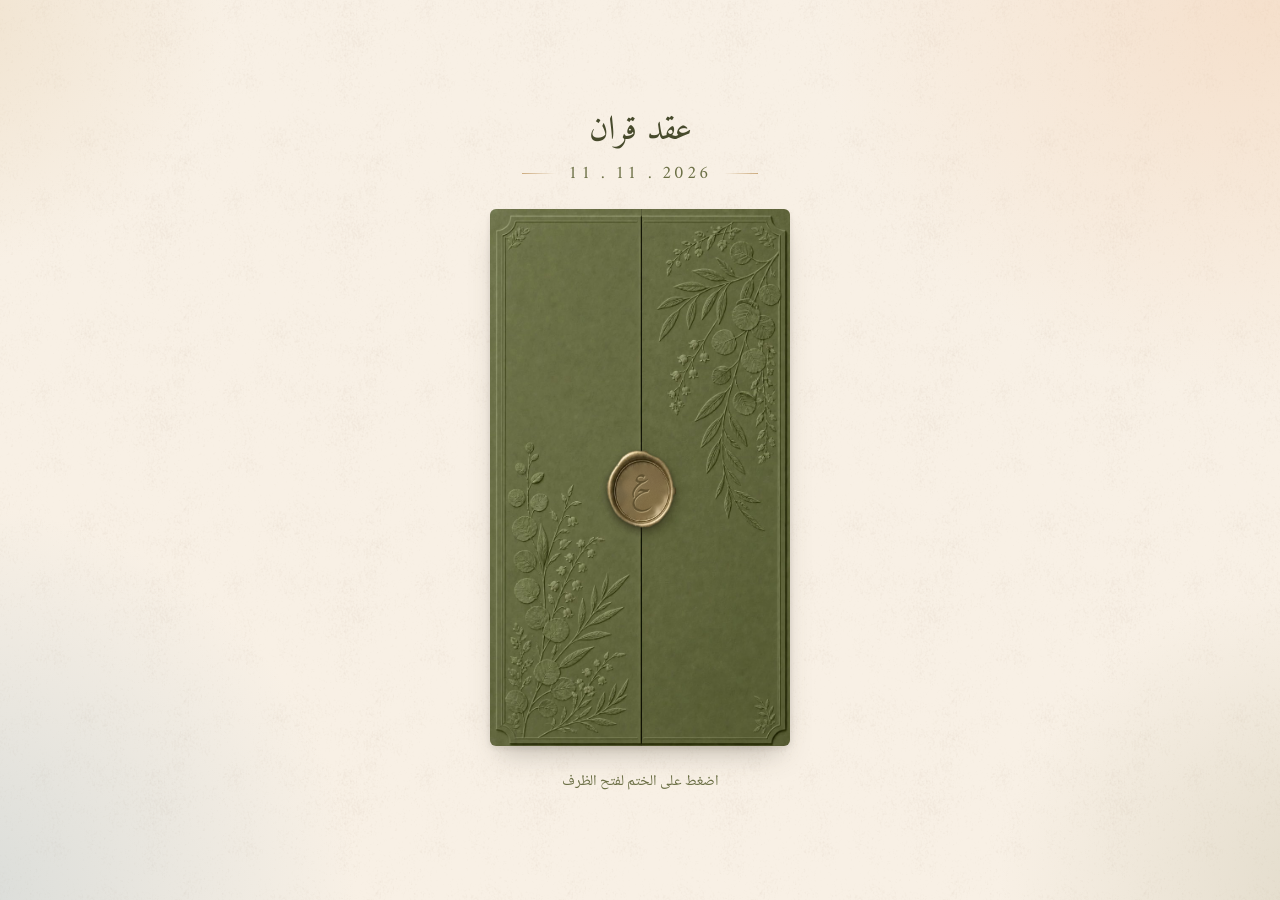
==== commit 5034f809: "نشر: 51de967" ====
--- a/back/index.html
+++ b/back/index.html
@@ -4,8 +4,8 @@
 <meta charset="utf-8">
 <meta name="viewport" content="width=device-width, initial-scale=1, viewport-fit=cover">
 <script>document.documentElement.className='js';</script>
-<title>دعوة عقد قران · 11 / 11 — عمر وحبيبة</title>
-<meta name="description" content="حضوركم يسعدنا، ودعواتكم تتمّم فرحتنا">
+<title>عقد قران عمر وحبيبة · 11 / 11</title>
+<meta name="description" content="شاركونا الفرحة بمباركتكم">
 <meta name="robots" content="noindex, nofollow">
 <meta name="theme-color" content="#F8F0E5">
 <meta name="color-scheme" content="light">
@@ -13,18 +13,18 @@
 <link rel="canonical" href="https://omarmostafa599-star.github.io/omar-habiba/back/">
 <meta property="og:type" content="website">
 <meta property="og:locale" content="ar_AR">
-<meta property="og:title" content="دعوة عقد قران · 11 / 11 — عمر وحبيبة">
-<meta property="og:description" content="حضوركم يسعدنا، ودعواتكم تتمّم فرحتنا">
+<meta property="og:title" content="عقد قران عمر وحبيبة · 11 / 11">
+<meta property="og:description" content="شاركونا الفرحة بمباركتكم">
 <meta property="og:url" content="https://omarmostafa599-star.github.io/omar-habiba/back/">
 <meta property="og:image" content="https://omarmostafa599-star.github.io/omar-habiba/assets/img/og-back.jpg">
 <meta property="og:image:secure_url" content="https://omarmostafa599-star.github.io/omar-habiba/assets/img/og-back.jpg">
 <meta property="og:image:type" content="image/jpeg">
 <meta property="og:image:width" content="630">
 <meta property="og:image:height" content="945">
-<meta property="og:image:alt" content="دعوة عقد قران · 11 / 11 — عمر وحبيبة">
+<meta property="og:image:alt" content="عقد قران عمر وحبيبة · 11 / 11">
 <meta name="twitter:card" content="summary_large_image">
-<meta name="twitter:title" content="دعوة عقد قران · 11 / 11 — عمر وحبيبة">
-<meta name="twitter:description" content="حضوركم يسعدنا، ودعواتكم تتمّم فرحتنا">
+<meta name="twitter:title" content="عقد قران عمر وحبيبة · 11 / 11">
+<meta name="twitter:description" content="شاركونا الفرحة بمباركتكم">
 <meta name="twitter:image" content="https://omarmostafa599-star.github.io/omar-habiba/assets/img/og-back.jpg">
 <link rel="icon" href="../assets/img/favicon.png" type="image/png">
 <link rel="apple-touch-icon" href="../assets/img/apple-touch-icon.png">
@@ -35,8 +35,8 @@
 <link rel="preconnect" href="https://script.google.com">
 <link rel="preconnect" href="https://script.googleusercontent.com">
 <link rel="stylesheet" href="../assets/css/invite.css?v=965fd2bd">
-<script id="invite-config" type="application/json">{"version":"back","startUTC":"2026-11-11T10:00:00Z","endpoint":"https://script.google.com/macros/s/AKfycbw6GUNqaHavDqoWGvOmAOWHUF2RmimxX9dyR_7RuGnIL_A34MukpZD5AmjN1ht7SNovVQ/exec","voiceMax":120,"videoMax":60,"videoMaxBytes":12582912,"t":{"gateHint":"اضغط على الختم لفتح الدعوة","gateHintOpening":"أهلًا بكم في فرحتنا","countdownTitle":"ونعدّ الأيام للقائكم","countdownDone":"بدأت فرحتنا","units":["يوم","ساعة","دقيقة","ثانية"],"rsvpThanksYes":"وصلنا تأكيدكم، وننتظركم بكل شوق","rsvpThanksNo":"وصلنا ردّكم، ودعواتكم تصلنا وإن بعدت المسافات","rsvpAlready":"سبق أن وصلنا ردّكم، شكرًا لكم","wishThanks":"وصلت مباركتكم، شكرًا من القلب","sendError":"تعذّر الإرسال، حاولوا مرة أخرى","nameRequired":"اكتبوا الاسم من فضلكم","wishRequired":"اكتبوا مباركة أو سجّلوها بصوتكم","sending":"جارٍ الإرسال…","voiceNoMic":"لم نتمكن من الوصول إلى الميكروفون. افتحوا الدعوة في المتصفح وحاولوا مجددًا، أو اكتفوا بالمباركة المكتوبة.","videoNoCam":"لم نتمكن من الوصول إلى الكاميرا. افتحوا الدعوة في المتصفح وحاولوا مجددًا، أو اكتفوا بالمباركة المكتوبة أو الصوتية.","videoLimit":"وصل الفيديو إلى الحد المسموح، وتوقف التسجيل","uploading":"جارٍ الرفع","mediaUnsupported":"هذا المتصفح لا يسمح بالتسجيل. افتحوا الدعوة في Safari أو Chrome، أو اكتفوا بالمباركة المكتوبة.","recEmpty":"لم يُحفظ التسجيل، حاولوا مرة أخرى","micDenied":"لم يُسمح بالوصول إلى الميكروفون. اضغطوا «سماح» عند السؤال، أو فعّلوه من إعدادات المتصفح. وإن كانت الدعوة مفتوحة داخل واتساب، افتحوها في Safari أو Chrome.","camDenied":"لم يُسمح بالوصول إلى الكاميرا والميكروفون. اضغطوا «سماح» عند السؤال، أو فعّلوهما من إعدادات المتصفح. وإن كانت الدعوة مفتوحة داخل واتساب، افتحوها في Safari أو Chrome."}}</script>
-<script src="../assets/js/invite.js?v=b43c4737" defer></script>
+<script id="invite-config" type="application/json">{"version":"back","startUTC":"2026-11-11T10:00:00Z","endpoint":"https://script.google.com/macros/s/AKfycbw6GUNqaHavDqoWGvOmAOWHUF2RmimxX9dyR_7RuGnIL_A34MukpZD5AmjN1ht7SNovVQ/exec","voiceMax":120,"videoMax":60,"videoMaxBytes":12582912,"t":{"gateHint":"اضغط على الختم لفتح الظرف","gateHintOpening":"أهلًا بكم في فرحتنا","countdownTitle":"ونعدّ الأيام للقائكم","countdownDone":"بدأت فرحتنا","units":["يوم","ساعة","دقيقة","ثانية"],"rsvpThanksYes":"وصلنا تأكيدكم، وننتظركم بكل شوق","rsvpThanksNo":"وصلنا ردّكم، ودعواتكم تصلنا وإن بعدت المسافات","rsvpAlready":"سبق أن وصلنا ردّكم، شكرًا لكم","wishThanks":"وصلت مباركتكم، شكرًا من القلب","sendError":"تعذّر الإرسال، حاولوا مرة أخرى","nameRequired":"اكتبوا الاسم من فضلكم","wishRequired":"اكتبوا مباركة أو سجّلوها بصوتكم","sending":"جارٍ الإرسال…","voiceNoMic":"لم نتمكن من الوصول إلى الميكروفون. افتحوا الدعوة في المتصفح وحاولوا مجددًا، أو اكتفوا بالمباركة المكتوبة.","videoNoCam":"لم نتمكن من الوصول إلى الكاميرا. افتحوا الدعوة في المتصفح وحاولوا مجددًا، أو اكتفوا بالمباركة المكتوبة أو الصوتية.","videoLimit":"وصل الفيديو إلى الحد المسموح، وتوقف التسجيل","uploading":"جارٍ الرفع","mediaUnsupported":"هذا المتصفح لا يسمح بالتسجيل. افتحوا الدعوة في Safari أو Chrome، أو اكتفوا بالمباركة المكتوبة.","recEmpty":"لم يُحفظ التسجيل، حاولوا مرة أخرى","micDenied":"لم يُسمح بالوصول إلى الميكروفون. اضغطوا «سماح» عند السؤال، أو فعّلوه من إعدادات المتصفح. وإن كانت الدعوة مفتوحة داخل واتساب، افتحوها في Safari أو Chrome.","camDenied":"لم يُسمح بالوصول إلى الكاميرا والميكروفون. اضغطوا «سماح» عند السؤال، أو فعّلوهما من إعدادات المتصفح. وإن كانت الدعوة مفتوحة داخل واتساب، افتحوها في Safari أو Chrome."}}</script>
+<script src="../assets/js/invite.js?v=94f9ceda" defer></script>
 </head>
 <body>
 
@@ -70,12 +70,12 @@
   </div>
   <div class="gate-inner">
     <header class="gate-head" id="gateHead">
-      <p class="gate-title">دعوة عقد قران</p>
+      <p class="gate-title">عقد قران</p>
       <p class="gate-date"><span class="rule" aria-hidden="true"></span><span dir="ltr" class="ltr">11 . 11 . 2026</span><span class="rule" aria-hidden="true"></span></p>
     </header>
     <div class="gate-stage">
       <button type="button" class="env-btn" id="openBtn" aria-describedby="gateHint">
-        <span class="sr">اضغط على الختم لفتح الدعوة</span>
+        <span class="sr">اضغط على الختم لفتح الظرف</span>
         
 <div class="env" id="env">
   <div class="env-inside" aria-hidden="true">
@@ -95,11 +95,11 @@
 </div>
       </button>
     </div>
-    <p class="gate-hint" id="gateHint">اضغط على الختم لفتح الدعوة</p>
+    <p class="gate-hint" id="gateHint">اضغط على الختم لفتح الظرف</p>
   </div>
 </div>
 
-<main class="invite" id="invite" tabindex="-1" aria-label="دعوة زفاف عمر وحبيبة">
+<main class="invite" id="invite" tabindex="-1" aria-label="عقد قران عمر وحبيبة">
   <div class="layout">
     <figure class="hero">
       <picture>
@@ -113,7 +113,7 @@
         <span class="mono" aria-hidden="true"></span>
         <h1 class="names">عمر <span class="waw">و</span>حبيبة</h1>
         <h2 class="welcome">بكل الفرح</h2>
-        <p class="lead">يسعدنا أن تشاركونا لحظةً من أجمل لحظات العمر</p>
+        <p class="lead">تم عقد القران بحمد الله، ويسعدنا أن تشاركونا الفرحة بمباركتكم</p>
         <div class="divider" aria-hidden="true"><span class="line"></span><svg class="ico-heart"><use href="#i-heart"/></svg><span class="line"></span></div>
         <p class="intro-close">بداية حكايتنا</p>
       </section>
@@ -122,84 +122,8 @@
         <p class="day">الأربعاء</p>
         <p class="dm"><span dir="ltr" class="ltr">11 / 11</span></p>
         <p class="yr"><span dir="ltr" class="ltr">2026</span></p>
-        <p class="time">الساعة 12 ظهرًا</p>
-        <p class="tz">بتوقيت مصر</p>
-        <p class="ceremony">ويُعقد القران بإذن الله بعد صلاة الظهر</p>
-        <details class="cal">
-          <summary><svg class="ico" aria-hidden="true"><use href="#i-cal"/></svg><span>أضف الموعد إلى التقويم</span></summary>
-          <div class="cal-opts">
-            <a class="cal-opt" href="../assets/calendar/wedding.ics">تقويم iPhone</a>
-            <a class="cal-opt" href="https://calendar.google.com/calendar/render?action=TEMPLATE&amp;text=%D8%B9%D9%82%D8%AF+%D9%82%D8%B1%D8%A7%D9%86+%D8%B9%D9%85%D8%B1+%D9%88%D8%AD%D8%A8%D9%8A%D8%A8%D8%A9&amp;dates=20261111T100000Z%2F20261111T100000Z&amp;details=%D9%88%D9%8A%D9%8F%D8%B9%D9%82%D8%AF+%D8%A7%D9%84%D9%82%D8%B1%D8%A7%D9%86+%D8%A8%D8%A5%D8%B0%D9%86+%D8%A7%D9%84%D9%84%D9%87+%D8%A8%D8%B9%D8%AF+%D8%B5%D9%84%D8%A7%D8%A9+%D8%A7%D9%84%D8%B8%D9%87%D8%B1%0A%D8%AD%D8%B6%D9%88%D8%B1%D9%83%D9%85+%D9%8A%D8%B3%D8%B9%D8%AF%D9%86%D8%A7%D8%8C+%D9%88%D8%AF%D8%B9%D9%88%D8%A7%D8%AA%D9%83%D9%85+%D8%AA%D8%AA%D9%85%D9%91%D9%85+%D9%81%D8%B1%D8%AD%D8%AA%D9%86%D8%A7%0A%D9%85%D9%88%D9%82%D8%B9+%D8%A7%D9%84%D9%85%D8%B3%D8%AC%D8%AF%3A+https%3A%2F%2Fmaps.app.goo.gl%2FfnK5L8Yv1MMb4ncd7%3Fg_st%3Dic&amp;location=%D9%85%D8%B3%D8%AC%D8%AF+%D8%A7%D9%84%D9%86%D9%88%D8%B1+%D8%A7%D9%84%D9%85%D9%83%D9%8A%D8%8C+%D8%AF%D9%85%D9%86%D9%87%D9%88%D8%B1%D8%8C+%D9%85%D8%B5%D8%B1" target="_blank" rel="noopener">تقويم Google</a>
-          </div>
-        </details>
-      </section>
-
-      <section class="sec sec-count reveal" aria-labelledby="countTitle">
-        <h2 class="count-title" id="countTitle">ونعدّ الأيام للقائكم</h2>
-        <div class="count" role="timer">
-          <div class="unit">
-            <span class="num" data-u="d" aria-hidden="true"><span class="d">0</span><span class="d">0</span></span>
-            <span class="sr" data-sr="d"></span>
-            <span class="lbl">يوم</span>
-          </div>
-          <div class="unit">
-            <span class="num" data-u="h" aria-hidden="true"><span class="d">0</span><span class="d">0</span></span>
-            <span class="sr" data-sr="h"></span>
-            <span class="lbl">ساعة</span>
-          </div>
-          <div class="unit">
-            <span class="num" data-u="m" aria-hidden="true"><span class="d">0</span><span class="d">0</span></span>
-            <span class="sr" data-sr="m"></span>
-            <span class="lbl">دقيقة</span>
-          </div>
-          <div class="unit">
-            <span class="num" data-u="s" aria-hidden="true"><span class="d">0</span><span class="d">0</span></span>
-            <span class="sr" data-sr="s"></span>
-            <span class="lbl">ثانية</span>
-          </div>
-        </div>
-      </section>
-
-      <section class="sec sec-venue reveal" aria-label="المكان">
-        <h2 class="venue">مسجد النور المكي</h2>
-        <p class="city">مدينة دمنهور</p>
-        <figure class="mosque">
-          <picture>
-            <source type="image/webp" srcset="../assets/img/mosque.webp">
-            <img src="../assets/img/mosque.jpg" width="1200" height="897" alt="رسمة بالألوان المائية لمسجد بقبة ومئذنة بين أشجار النخيل وقت الغروب" loading="lazy" decoding="async">
-          </picture>
-        </figure>
-        <a class="medal" href="https://maps.app.goo.gl/fnK5L8Yv1MMb4ncd7?g_st=ic" target="_blank" rel="noopener">
-          <svg class="sprig sprig-r" aria-hidden="true"><use href="#i-sprig"/></svg>
-          <span class="medal-body">
-            <svg class="pin" aria-hidden="true"><use href="#i-pin"/></svg>
-            <span class="medal-main">موقع المسجد</span>
-            <span class="medal-sub">نلتقي هنا</span>
-          </span>
-          <svg class="sprig sprig-l" aria-hidden="true"><use href="#i-sprig"/></svg>
-        </a>
-      </section>
-
-      <section class="sec sec-rsvp reveal" id="rsvp" aria-labelledby="rsvpTitle" data-state="form">
-        <h2 class="h-sec" id="rsvpTitle">تأكيد الحضور</h2>
-        <p class="lead">يسعدنا أن نعرف إن كنتم ستكونون معنا</p>
-        <form class="card-form" id="rsvpForm" novalidate>
-          <label class="field">
-            <span class="field-label">الاسم</span>
-            <input type="text" name="name" id="rsvpName" maxlength="80" autocomplete="name" enterkeyhint="done" required>
-          </label>
-          <div class="choice">
-            <button type="button" class="btn btn-primary" data-attending="yes">سأحضر بإذن الله</button>
-            <button type="button" class="btn btn-ghost" data-attending="no">أعتذر عن الحضور</button>
-          </div>
-          <p class="form-msg" id="rsvpMsg" role="status" aria-live="polite"></p>
-        </form>
-        <div class="done" id="rsvpDone" hidden>
-          <span class="done-ico" aria-hidden="true"><svg><use href="#i-check"/></svg></span>
-          <p class="done-text" id="rsvpDoneText" role="status" aria-live="polite"></p>
-          <button type="button" class="link-btn" id="rsvpAnother">تأكيد حضور شخص آخر</button>
-        </div>
-      </section>
+      </section>
+
 
       <section class="sec sec-wish reveal" id="wish" aria-labelledby="wishTitle">
         <p class="dua">بارك الله لكما، وبارك عليكما، وجمع بينكما في خير</p>
@@ -274,9 +198,9 @@
         </div>
       </section>
       <section class="sec sec-close reveal">
-        <p class="closing">حضوركم يسعدنا، ودعواتكم تتمّم فرحتنا</p>
+        <p class="closing">دعواتكم تتمّم فرحتنا</p>
         <svg class="ico-heart" aria-hidden="true"><use href="#i-heart"/></svg>
-        <button type="button" class="replay" id="replayBtn"><svg class="ico" aria-hidden="true"><use href="#i-replay"/></svg><span>إعادة فتح الدعوة</span></button>
+        <button type="button" class="replay" id="replayBtn"><svg class="ico" aria-hidden="true"><use href="#i-replay"/></svg><span>إعادة فتح الظرف</span></button>
       </section>
     </div>
   </div>
